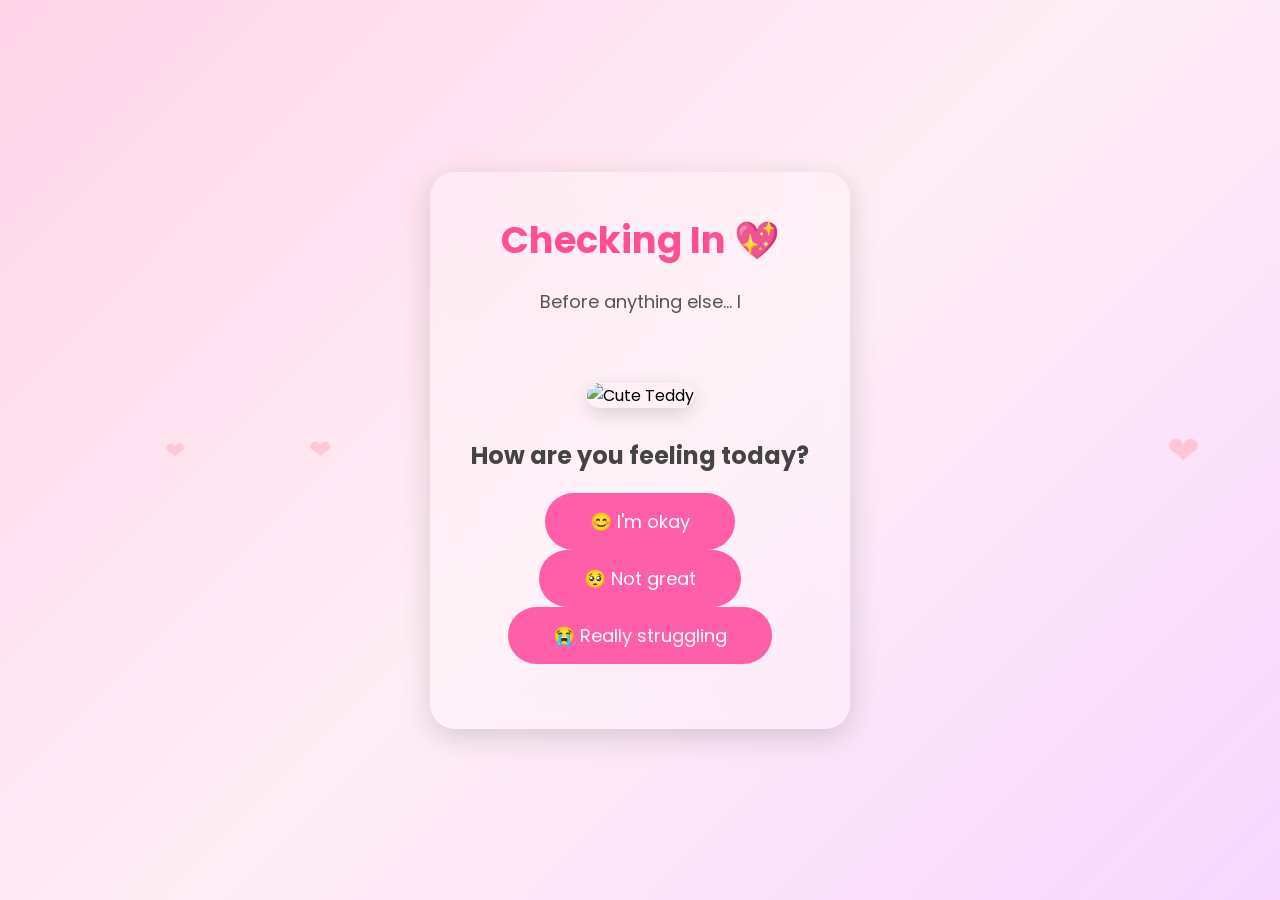
==== page2.html @ 415f0bb2 "Create page2.html" ====
<!DOCTYPE html>
<html lang="en">

<head>
<meta charset="UTF-8">
<meta name="viewport" content="width=device-width, initial-scale=1.0">

<title>How Are You Feeling? ❤️</title>

<link rel="stylesheet" href="style.css">

<link href="https://fonts.googleapis.com/css2?family=Poppins:wght@300;400;600;700&display=swap" rel="stylesheet">
</head>

<body>

<div class="hearts"></div>

<div class="container">

<h1 class="title">
Checking In 💖
</h1>

<p id="typing"></p>

<img
class="gif"
src="https://media.tenor.com/F8J8P8xN7i8AAAAC/cute-bear.gif"
alt="Cute Teddy">

<h2 style="margin-bottom:20px;color:#444;">
How are you feeling today?
</h2>

<div class="feeling-buttons">

<button class="choice" onclick="showNext('😊 I\'m glad you're feeling okay. ❤️')">
😊 I'm okay
</button>

<button class="choice" onclick="showNext('🥺 Aww... I wish I could give you a hug.')">
🥺 Not great
</button>

<button class="choice" onclick="showNext('😭 I wish I was there to take care of you.')">
😭 Really struggling
</button>

</div>

<p id="response" style="margin-top:25px;font-size:18px;color:#ff4f93;font-weight:600;"></p>

<button id="nextBtn"
style="display:none;margin-top:25px;"
onclick="location.href='page3.html'">

Next ➜

</button>

</div>

<script>

const text="Before anything else... I just wanted to know how you're feeling today. ❤️";

let i=0;

function typing(){

if(i<text.length){

document.getElementById("typing").innerHTML+=text.charAt(i);

i++;

setTimeout(typing,45);

}

}

typing();

function showNext(msg){

document.getElementById("response").innerHTML=msg;

document.getElementById("nextBtn").style.display="inline-block";

}

function createHeart(){

const heart=document.createElement("div");

heart.classList.add("heart");

heart.innerHTML="❤";

heart.style.left=Math.random()*100+"vw";

heart.style.fontSize=(15+Math.random()*25)+"px";

heart.style.animationDuration=(4+Math.random()*5)+"s";

document.body.appendChild(heart);

setTimeout(()=>{

heart.remove();

},8000);

}

setInterval(createHeart,350);

</script>

</body>

</html>
---- style.css ----
*{
margin:0;
padding:0;
box-sizing:border-box;
font-family:'Poppins',sans-serif;
}

body{

height:100vh;

display:flex;

justify-content:center;

align-items:center;

background:linear-gradient(135deg,#ffd6e8,#ffeef5,#f7d7ff);

overflow:hidden;

}

.container{

width:90%;
max-width:420px;

padding:40px;

background:rgba(255,255,255,0.25);

backdrop-filter:blur(15px);

border-radius:25px;

text-align:center;

box-shadow:0 8px 30px rgba(0,0,0,.15);

animation:fadeIn 1.5s;

}

.title{

font-size:2.3rem;

color:#ff4f93;

margin-bottom:20px;

}

#typing{

height:70px;

font-size:18px;

color:#555;

margin-bottom:25px;

line-height:1.6;

}

.gif{

width:220px;

border-radius:20px;

margin-bottom:30px;

box-shadow:0 6px 20px rgba(0,0,0,.15);

}

button{

padding:15px 45px;

border:none;

border-radius:50px;

font-size:18px;

cursor:pointer;

background:#ff5ea8;

color:white;

transition:.3s;

}

button:hover{

transform:scale(1.08);

background:#ff2d88;

}

@keyframes fadeIn{

from{

opacity:0;

transform:translateY(40px);

}

to{

opacity:1;

transform:translateY(0);

}

}

.heart{

position:absolute;

color:pink;

font-size:20px;

animation:float 7s linear infinite;

opacity:.8;

}

@keyframes float{

0%{

transform:translateY(100vh);

opacity:0;

}

10%{

opacity:1;

}

100%{

transform:translateY(-120vh);

opacity:0;

}

}
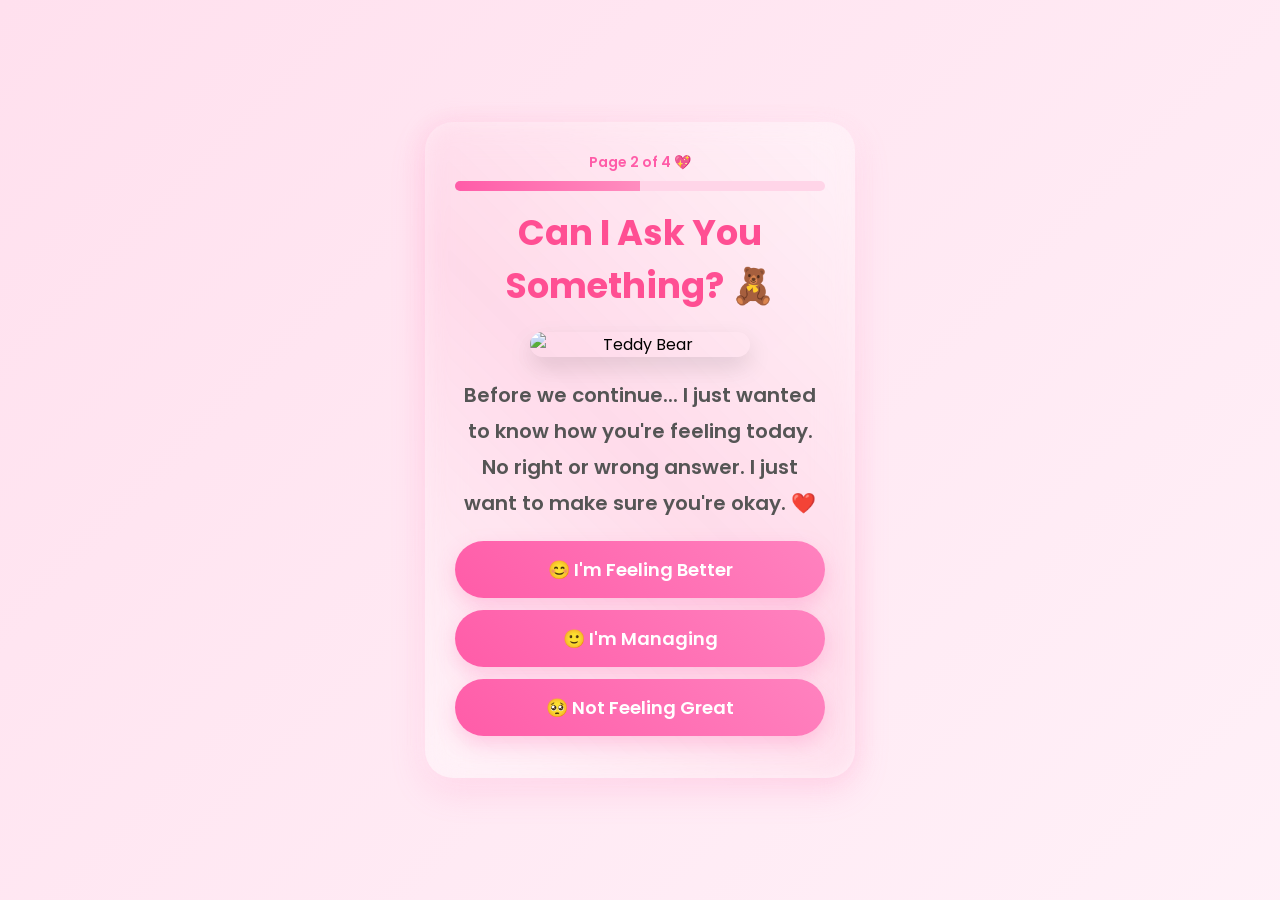
==== commit af4ef213: "Update page2.html" ====
--- a/page2.html
+++ b/page2.html
@@ -2,120 +2,122 @@
 <html lang="en">
 
 <head>
+
 <meta charset="UTF-8">
+
 <meta name="viewport" content="width=device-width, initial-scale=1.0">
 
-<title>How Are You Feeling? ❤️</title>
+<title>Checking On You ❤️</title>
 
 <link rel="stylesheet" href="style.css">
 
-<link href="https://fonts.googleapis.com/css2?family=Poppins:wght@300;400;600;700&display=swap" rel="stylesheet">
 </head>
 
 <body>
 
-<div class="hearts"></div>
+<div class="container fade">
 
-<div class="container">
+<div class="page">
+Page 2 of 4 💖
+</div>
 
-<h1 class="title">
-Checking In 💖
-</h1>
+<div class="progress">
+<span style="width:50%"></span>
+</div>
 
-<p id="typing"></p>
+<h1>Can I Ask You Something? 🧸</h1>
 
 <img
+src="assets/gifs/teddy-love.gif.webp"
 class="gif"
-src="https://media.tenor.com/F8J8P8xN7i8AAAAC/cute-bear.gif"
-alt="Cute Teddy">
+alt="Teddy Bear">
 
-<h2 style="margin-bottom:20px;color:#444;">
-How are you feeling today?
-</h2>
+<p class="question">
 
-<div class="feeling-buttons">
+Before we continue...
 
-<button class="choice" onclick="showNext('😊 I\'m glad you're feeling okay. ❤️')">
-😊 I'm okay
+I just wanted to know how you're feeling today.
+
+No right or wrong answer.
+
+I just want to make sure you're okay. ❤️
+
+</p>
+
+<button class="choice" onclick="showResponse('good')">
+
+😊 I'm Feeling Better
+
 </button>
 
-<button class="choice" onclick="showNext('🥺 Aww... I wish I could give you a hug.')">
-🥺 Not great
+<button class="choice" onclick="showResponse('okay')">
+
+🙂 I'm Managing
+
 </button>
 
-<button class="choice" onclick="showNext('😭 I wish I was there to take care of you.')">
-😭 Really struggling
+<button class="choice" onclick="showResponse('bad')">
+
+🥺 Not Feeling Great
+
 </button>
+
+<div
+id="response"
+class="response hidden">
 
 </div>
 
-<p id="response" style="margin-top:25px;font-size:18px;color:#ff4f93;font-weight:600;"></p>
+<button
+id="nextButton"
+class="hidden next"
+onclick="next('page3.html')">
 
-<button id="nextBtn"
-style="display:none;margin-top:25px;"
-onclick="location.href='page3.html'">
-
-Next ➜
+Continue 🌸
 
 </button>
 
 </div>
 
+<script src="script.js"></script>
+
 <script>
 
-const text="Before anything else... I just wanted to know how you're feeling today. ❤️";
+function showResponse(answer){
 
-let i=0;
+const response=document.getElementById("response");
 
-function typing(){
+const nextBtn=document.getElementById("nextButton");
 
-if(i<text.length){
+response.classList.remove("hidden");
 
-document.getElementById("typing").innerHTML+=text.charAt(i);
+nextBtn.classList.remove("hidden");
 
-i++;
+if(answer==="good"){
 
-setTimeout(typing,45);
+response.innerHTML=
+
+"🧸 That makes Teddy really happy! ❤️ Let's keep that smile going.";
+
+}
+
+else if(answer==="okay"){
+
+response.innerHTML=
+
+"🌸 You're doing your best, and that's enough. Remember to rest whenever you need to. 💖";
+
+}
+
+else{
+
+response.innerHTML=
+
+"🥺 Aww... Teddy wishes he could give you the biggest hug right now. Don't worry, Juzer is always thinking about you. ❤️";
 
 }
 
 }
-
-typing();
-
-function showNext(msg){
-
-document.getElementById("response").innerHTML=msg;
-
-document.getElementById("nextBtn").style.display="inline-block";
-
-}
-
-function createHeart(){
-
-const heart=document.createElement("div");
-
-heart.classList.add("heart");
-
-heart.innerHTML="❤";
-
-heart.style.left=Math.random()*100+"vw";
-
-heart.style.fontSize=(15+Math.random()*25)+"px";
-
-heart.style.animationDuration=(4+Math.random()*5)+"s";
-
-document.body.appendChild(heart);
-
-setTimeout(()=>{
-
-heart.remove();
-
-},8000);
-
-}
-
-setInterval(createHeart,350);
 
 </script>
 
--- a/style.css
+++ b/style.css
@@ -1,3 +1,7 @@
+/*======== GOOGLE FONT ========*/
+@import url('https://fonts.googleapis.com/css2?family=Poppins:wght@300;400;500;600;700&display=swap');
+
+/*======== RESET ========*/
 *{
 margin:0;
 padding:0;
@@ -5,163 +9,545 @@
 font-family:'Poppins',sans-serif;
 }
 
+html{
+scroll-behavior:smooth;
+}
+
 body{
-
-height:100vh;
-
+min-height:100vh;
 display:flex;
-
 justify-content:center;
-
 align-items:center;
-
-background:linear-gradient(135deg,#ffd6e8,#ffeef5,#f7d7ff);
-
+padding:20px;
+overflow-x:hidden;
+position:relative;
+background:linear-gradient(-45deg,#ffd6e8,#ffeaf4,#fff6fb,#ffe0ee);
+background-size:400% 400%;
+animation:bg 12s ease infinite;
+}
+
+@keyframes bg{
+0%{background-position:0% 50%;}
+50%{background-position:100% 50%;}
+100%{background-position:0% 50%;}
+}
+
+/*======== MAIN CARD ========*/
+
+.container{
+width:100%;
+max-width:430px;
+padding:30px;
+border-radius:28px;
+background:rgba(255,255,255,.28);
+backdrop-filter:blur(18px);
+box-shadow:0 12px 35px rgba(255,105,180,.18);
+text-align:center;
+position:relative;
+z-index:5;
+animation:show .8s;
+}
+
+@keyframes show{
+from{
+opacity:0;
+transform:translateY(40px);
+}
+to{
+opacity:1;
+transform:translateY(0);
+}
+}
+
+/*======== TITLES ========*/
+
+h1{
+font-size:2.2rem;
+color:#ff4f93;
+margin-bottom:12px;
+}
+
+h2{
+color:#ff4f93;
+margin-top:15px;
+}
+
+p{
+color:#666;
+line-height:1.8;
+font-size:17px;
+}
+
+/*======== GIF ========*/
+
+.gif{
+width:220px;
+display:block;
+margin:20px auto;
+border-radius:20px;
+box-shadow:0 10px 25px rgba(0,0,0,.12);
+animation:float 3s ease-in-out infinite;
+}
+
+@keyframes float{
+0%{transform:translateY(0);}
+50%{transform:translateY(-10px);}
+100%{transform:translateY(0);}
+}
+
+/*======== BUTTON ========*/
+
+button{
+margin-top:20px;
+padding:15px 40px;
+border:none;
+border-radius:50px;
+background:linear-gradient(45deg,#ff5ca8,#ff82bf);
+color:white;
+font-size:18px;
+font-weight:600;
+cursor:pointer;
+transition:.3s;
+box-shadow:0 8px 20px rgba(255,92,168,.25);
+}
+
+button:hover{
+transform:scale(1.05);
+}
+
+button:active{
+transform:scale(.95);
+}
+
+/*======== PROGRESS ========*/
+
+.progress{
+width:100%;
+height:10px;
+background:#ffd5e8;
+border-radius:20px;
 overflow:hidden;
+margin-bottom:15px;
+}
+
+.progress span{
+display:block;
+height:100%;
+background:linear-gradient(90deg,#ff5ca8,#ff8dbf);
+transition:.5s;
+}
+
+.page{
+font-size:14px;
+font-weight:600;
+color:#ff5ca8;
+margin-bottom:8px;
+}
+
+/*======== TYPING ========*/
+
+#typing{
+min-height:80px;
+margin-bottom:15px;
+}
+
+/*======== QUESTIONS ========*/
+
+.question{
+font-size:20px;
+font-weight:600;
+margin:20px 0;
+color:#555;
+}
+
+.choice{
+display:block;
+width:100%;
+margin:12px 0;
+}
+/*======== SLIDER ========*/
+
+.slider-box{
+margin:25px 0;
+}
+
+input[type=range]{
+width:100%;
+appearance:none;
+height:10px;
+border-radius:20px;
+background:#ffd5e8;
+outline:none;
+}
+
+input[type=range]::-webkit-slider-thumb{
+appearance:none;
+width:26px;
+height:26px;
+border-radius:50%;
+background:#ff4f93;
+border:3px solid #fff;
+cursor:pointer;
+box-shadow:0 5px 15px rgba(255,79,147,.3);
+}
+
+input[type=range]::-moz-range-thumb{
+width:26px;
+height:26px;
+border:none;
+border-radius:50%;
+background:#ff4f93;
+cursor:pointer;
+}
+
+#painValue{
+font-size:50px;
+font-weight:700;
+color:#ff4f93;
+margin:15px 0;
+}
+
+#painText{
+font-size:18px;
+color:#666;
+min-height:60px;
+line-height:1.7;
+}
+
+/*======== LETTER ========*/
+
+.letter{
+text-align:left;
+margin-top:20px;
+line-height:2;
+font-size:17px;
+color:#555;
+}
+
+.letter p{
+margin-bottom:15px;
+}
+
+.highlight{
+color:#ff4f93;
+font-weight:700;
+font-size:22px;
+text-align:center;
+margin:25px 0;
+}
+
+/*======== HUG MESSAGE ========*/
+
+#hugMessage{
+margin-top:25px;
+font-size:22px;
+font-weight:700;
+color:#ff4f93;
+}
+
+/*======== HEARTS ========*/
+
+.heart{
+position:fixed;
+bottom:-30px;
+color:#ff5ca8;
+pointer-events:none;
+z-index:1;
+animation:heartUp linear forwards;
+}
+
+@keyframes heartUp{
+0%{
+transform:translateY(0) scale(.6);
+opacity:0;
+}
+20%{
+opacity:1;
+}
+100%{
+transform:translateY(-120vh) scale(1.4);
+opacity:0;
+}
+}
+
+/*======== PETALS ========*/
+
+.petal{
+position:fixed;
+top:-30px;
+font-size:22px;
+pointer-events:none;
+z-index:1;
+animation:petalDown linear forwards;
+}
+
+@keyframes petalDown{
+0%{
+transform:translateX(0) rotate(0deg);
+}
+100%{
+transform:translateX(100px) translateY(120vh) rotate(360deg);
+}
+}
+
+/*======== SPARKLES ========*/
+
+.sparkle{
+position:fixed;
+width:8px;
+height:8px;
+background:#fff;
+border-radius:50%;
+pointer-events:none;
+box-shadow:0 0 10px #fff;
+animation:spark 1s forwards;
+}
+
+@keyframes spark{
+0%{
+opacity:1;
+transform:scale(1);
+}
+100%{
+opacity:0;
+transform:translateY(-40px) scale(0);
+}
+}
+
+/*======== UTILITIES ========*/
+
+.hidden{
+display:none;
+}
+
+.center{
+text-align:center;
+}
+
+.mt20{
+margin-top:20px;
+}
+
+.mt30{
+margin-top:30px;
+}
+
+.mb20{
+margin-bottom:20px;
+}
+
+.fade{
+animation:fade .8s;
+}
+
+@keyframes fade{
+from{
+opacity:0;
+}
+to{
+opacity:1;
+}
+}
+/*======== FINAL POLISH ========*/
+
+.container::before{
+content:"";
+position:absolute;
+inset:-2px;
+border-radius:30px;
+background:linear-gradient(45deg,
+rgba(255,255,255,.25),
+rgba(255,182,212,.35),
+rgba(255,255,255,.25));
+filter:blur(10px);
+z-index:-1;
+}
+
+/* Bubble Background */
+
+.bubble{
+position:fixed;
+bottom:-40px;
+width:15px;
+height:15px;
+background:rgba(255,255,255,.35);
+border-radius:50%;
+pointer-events:none;
+animation:bubble 12s linear forwards;
+z-index:0;
+}
+
+@keyframes bubble{
+
+0%{
+transform:translateY(0) scale(.4);
+opacity:0;
+}
+
+20%{
+opacity:.6;
+}
+
+100%{
+transform:translateY(-120vh) scale(1.5);
+opacity:0;
+}
+
+}
+
+/* Link */
+
+a{
+
+text-decoration:none;
+
+color:inherit;
+
+}
+
+/* Inputs */
+
+input,
+button{
+
+font-family:'Poppins',sans-serif;
+
+}
+
+/* Card Hover */
+
+.container:hover{
+
+transform:translateY(-3px);
+
+transition:.4s;
+
+}
+
+/* Image Hover */
+
+.gif:hover{
+
+transform:
+translateY(-8px)
+scale(1.04);
+
+transition:.4s;
+
+}
+
+/* Smooth Page Fade */
+
+body{
+
+animation:pageFade .8s;
+
+}
+
+@keyframes pageFade{
+
+from{
+
+opacity:0;
+
+}
+
+to{
+
+opacity:1;
+
+}
+
+}
+
+/* Selection */
+
+::selection{
+
+background:#ff8fc3;
+
+color:white;
+
+}
+
+/* Scrollbar */
+
+::-webkit-scrollbar{
+
+width:8px;
+
+}
+
+::-webkit-scrollbar-thumb{
+
+background:#ff8fc3;
+
+border-radius:20px;
+
+}
+
+::-webkit-scrollbar-track{
+
+background:#ffe7f2;
+
+}
+
+/* Responsive */
+
+@media(max-width:500px){
+
+body{
+
+padding:15px;
 
 }
 
 .container{
 
-width:90%;
-max-width:420px;
-
-padding:40px;
-
-background:rgba(255,255,255,0.25);
-
-backdrop-filter:blur(15px);
-
-border-radius:25px;
-
-text-align:center;
-
-box-shadow:0 8px 30px rgba(0,0,0,.15);
-
-animation:fadeIn 1.5s;
-
-}
-
-.title{
-
-font-size:2.3rem;
-
-color:#ff4f93;
-
-margin-bottom:20px;
-
-}
-
-#typing{
-
-height:70px;
-
-font-size:18px;
-
-color:#555;
-
-margin-bottom:25px;
-
-line-height:1.6;
+padding:22px;
+
+border-radius:24px;
+
+}
+
+h1{
+
+font-size:1.9rem;
+
+}
+
+p{
+
+font-size:16px;
 
 }
 
 .gif{
 
-width:220px;
-
-border-radius:20px;
-
-margin-bottom:30px;
-
-box-shadow:0 6px 20px rgba(0,0,0,.15);
+width:190px;
 
 }
 
 button{
 
-padding:15px 45px;
-
-border:none;
-
-border-radius:50px;
-
-font-size:18px;
-
-cursor:pointer;
-
-background:#ff5ea8;
-
-color:white;
-
-transition:.3s;
-
-}
-
-button:hover{
-
-transform:scale(1.08);
-
-background:#ff2d88;
-
-}
-
-@keyframes fadeIn{
-
-from{
-
-opacity:0;
-
-transform:translateY(40px);
-
-}
-
-to{
-
-opacity:1;
-
-transform:translateY(0);
-
-}
-
-}
-
-.heart{
-
-position:absolute;
-
-color:pink;
+width:100%;
+
+font-size:17px;
+
+}
+
+#painValue{
+
+font-size:42px;
+
+}
+
+.highlight{
 
 font-size:20px;
 
-animation:float 7s linear infinite;
-
-opacity:.8;
-
-}
-
-@keyframes float{
-
-0%{
-
-transform:translateY(100vh);
-
-opacity:0;
-
-}
-
-10%{
-
-opacity:1;
-
-}
-
-100%{
-
-transform:translateY(-120vh);
-
-opacity:0;
-
-}
-
-}
+}
+
+}
+
+/* End */
